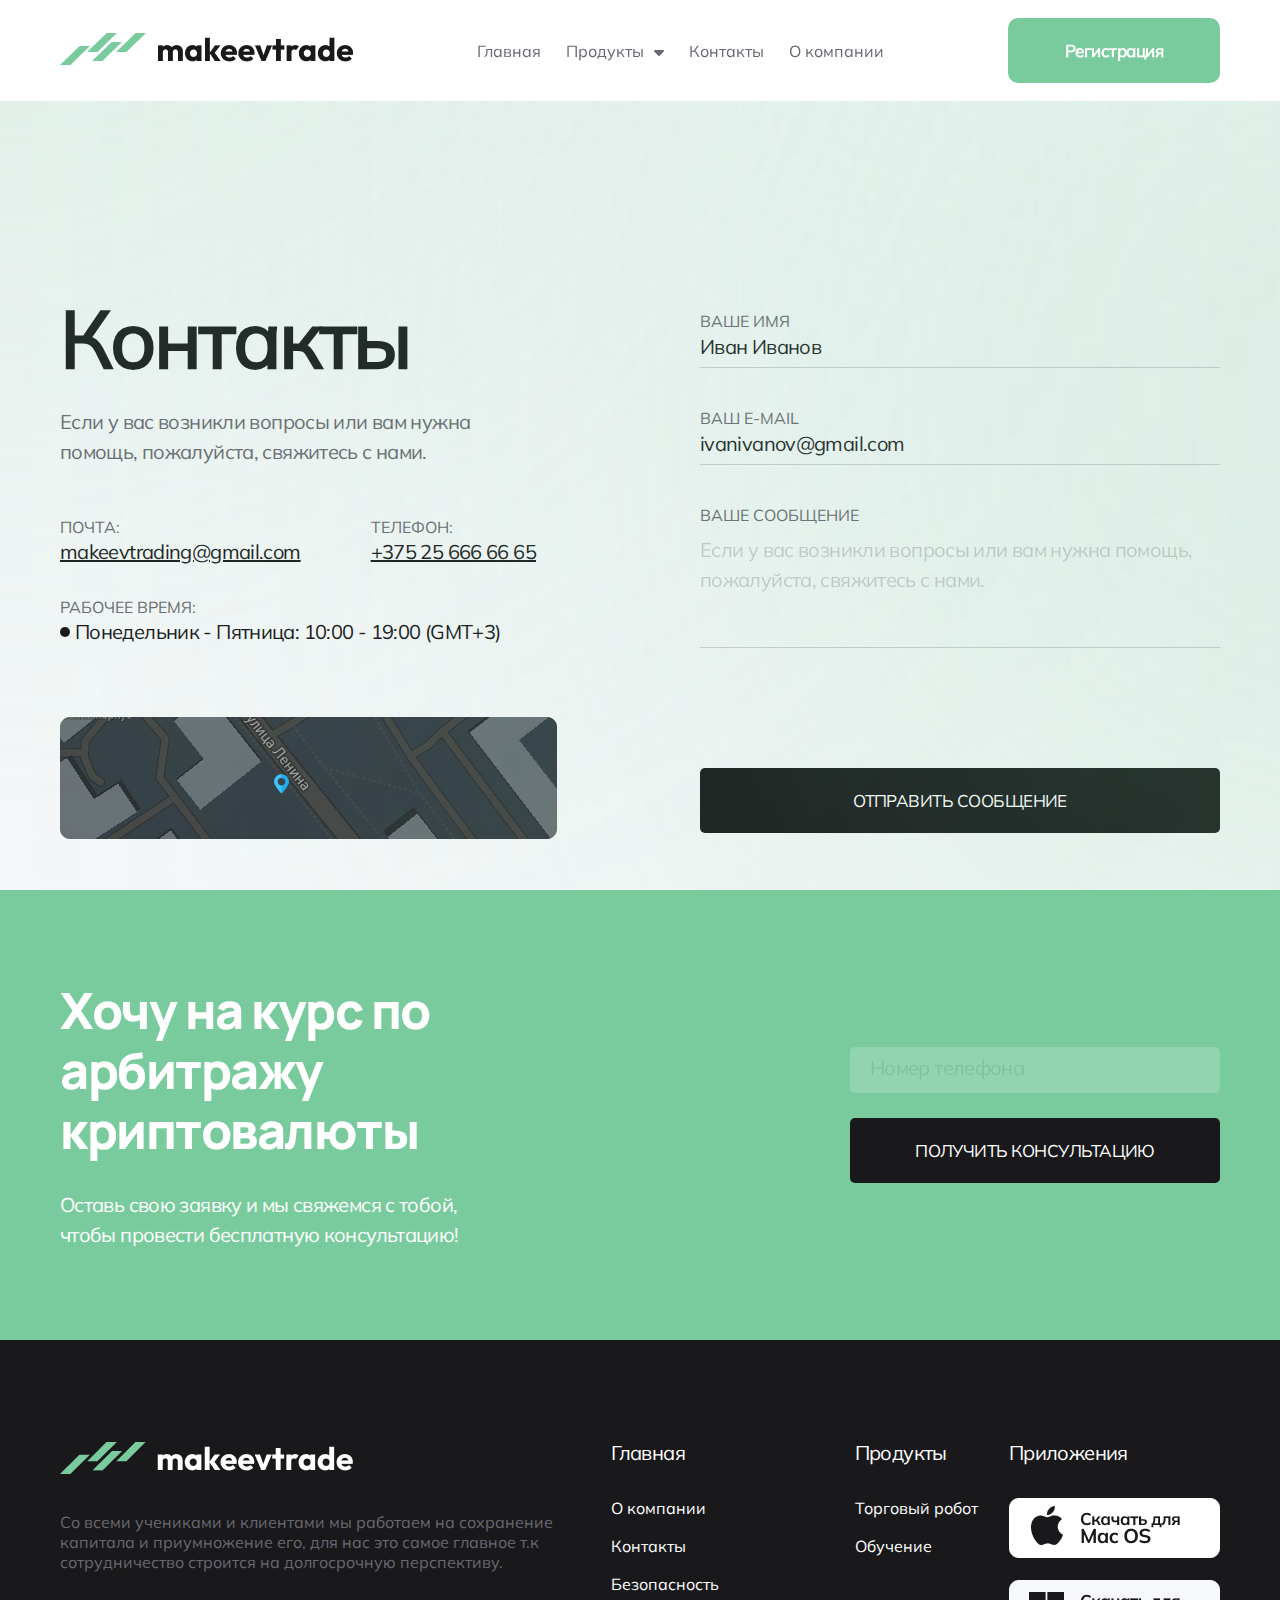
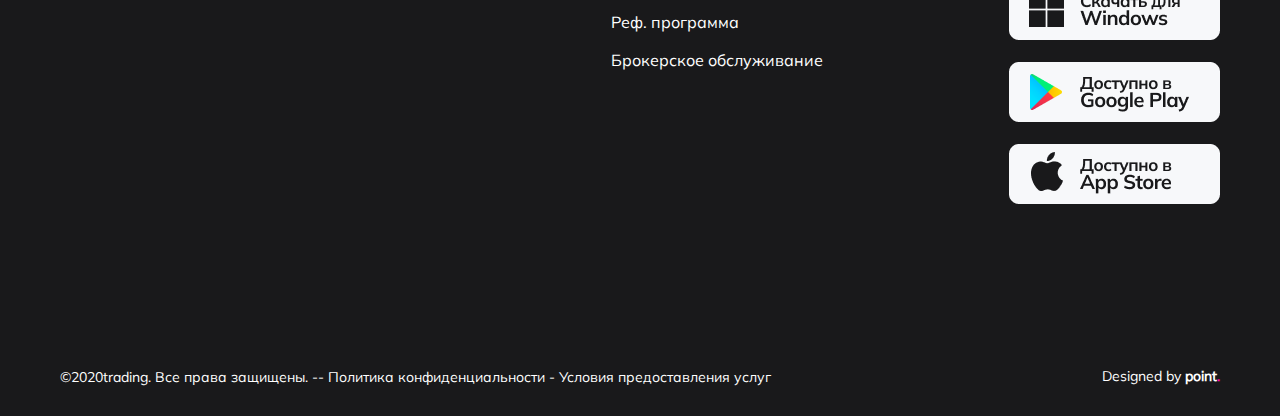
==== contacts.html @ 3b8b67c2 "first commit" ====
<!DOCTYPE html>
<html lang="en">
<head>
    <meta charset="UTF-8">
    <meta http-equiv="X-UA-Compatible" content="IE=edge">
    <meta name="viewport" content="width=device-width, initial-scale=1.0">
    <title>Makeev Trade</title>
 
    <link rel="stylesheet" href="style/all.min.css">
    <link rel="stylesheet" href="style/main.css">
    <link rel="stylesheet" href="style/media.css">
</head>
<body>
    <header>
        <nav class="nav">
            <div class="container">
                <div class="header__nav">
                    <a href="#" class="header__logo"><img src="images/logo.png" alt="Logo"></a>
                    <ul class="header__nav-lists">
                        <li class="header__nav-list">
                            <a href="#" class="header__nav-link">Главная</a>
                        </li>
                        <li class="header__nav-list">
                            <a href="#" class="header__nav-link">Продукты <i class="fa-solid fa-sort-down arrow_down"></i></a>
                            <ul class="header__nav-sublists">
                                <li class="header__nav-sublist">
                                    <a href="" class="header__nav-sublink">Торговый робот</a>
                                </li>
                                <li class="header__nav-sublist">
                                    <a href="" class="header__nav-sublink">Обучение</a>
                                </li>
                            </ul>
                        </li>
                        <li class="header__nav-list">
                            <a href="#" class="header__nav-link">Контакты</a>
                        </li>
                        <li class="header__nav-list">
                            <a href="#" class="header__nav-link">О компании</a>
                        </li>
                    </ul>
                    <a href="#" class="header__nav-btn">Регистрация</a>
                </div>
            </div>
        </nav>
        <div class="header__content">
            <div class="container">
                <div class="header__content-info">
                    <div class="header__content-left">
                        <h1 class="header__content-title trading__content-title" >Контакты</h1>
                        <p class="header__content-desc">Если у вас возникли вопросы или вам нужна помощь, пожалуйста, свяжитесь с нами.</p>
                       <div class="contact__forms">
                        <ul class="contact__forms-links">
                            <li>ПОЧТА:</li>
                            <li><a href="mailto:makeevtrading@gmail.com">makeevtrading@gmail.com</a></li>
                        </ul>
                        <ul class="contact__forms-links">
                            <li>ТЕЛЕФОН:</li>
                            <li><a href="tel: +375 25 666 66 65">+375 25 666 66 65</a></li>
                        </ul>
                        <ul class="contact__forms-links">
                            <li>РАБОЧЕЕ ВРЕМЯ:</li>
                            <li>Понедельник - Пятница: 10:00 - 19:00 (GMT+3)</li>
                        </ul>
                       </div>
                       <img src="images/contacts_map.png" alt="">

                    </div>
                    <div class="trading__content-right contacts__content-right">
   
                      <form action="" class="input__form">
                        <div class="name__input">
                            <label for="name">ВАШЕ ИМЯ</label>
                            <input type="text" id="name" placeholder="Иван Иванов">
                        </div>
                        <div class="name__input">
                            <label for="email">ВАШ E-MAIL</label>
                            <input type="text" id="email" placeholder="ivanivanov@gmail.com">
                        </div>
                        <div class="name__input">
                            <label for="text">Ваше сообщение</label>
                            <textarea  id="text" placeholder="Если у вас возникли вопросы или вам нужна помощь, пожалуйста, свяжитесь с нами."></textarea>
                        </div>
                        
                            <a href="#" class="main__courses-btn input_btn">Отправить сообщение</a>
                     
                      </form>
                    </div>
                </div>
            </div>
        </div>
    </header>
    <main>
        <div class="main__courses">
            <div class="container">
                <div class="main__courses-info">
                    <div class="main__courses-left">
                        <h2 class="main__courses-title">Хочу на курс 
                            по арбитражу криптовалюты </h2>
                        <p class="main__courses-desc">Оставь свою заявку и мы свяжемся с тобой, чтобы провести бесплатную консультацию!
                        </p>
                    </div>
                    <div class="main__courses-right">
                        <form action="" class="form">
                            <input type="text" placeholder="Номер телефона">
                            <a href="#" class="main__courses-btn">Получить консультацию</a>
                        </form>
                    </div>
                </div>
                
            </div>
        </div>
    </main>
    <footer>
        <div class="footer__content">
            <div class="container">
                <div class="footer__content-info">
                    <ul class="footer__logo-lists">
                        <li class="footer__logo">
                            <a href="#">
                                <img src="images/footer_logo.png" alt="">
                            </a>
                        </li>
                        <li class="footer_desc">Со всеми учениками и клиентами мы работаем на сохранение капитала и приумножение его, для нас это самое главное т.к сотрудничество строится на долгосрочную перспективу.</li>
                    </ul>
                    <ul class="footer__content-lists">
                        <li class="footer__content-list">
                            Главная
                        </li>
                        <li class="footer__content-list">
                            <a href="#" class="footer__content-link">О компании</a>
                        </li>
                        <li class="footer__content-list">
                            <a href="#" class="footer__content-link">Контакты</a>
                        </li>
                        <li class="footer__content-list">
                            <a href="#" class="footer__content-link">Безопасность</a>
                        </li>
                        <li class="footer__content-list">
                            <a href="#" class="footer__content-link">Реф. программа</a>
                        </li>
                        <li class="footer__content-list">
                            <a href="#" class="footer__content-link">Брокерское
                                обслуживание</a>
                        </li>
                    </ul>
                    <ul class="footer__content-lists">
                        <li class="footer__content-list">
                            Продукты
                        </li>
                        <li class="footer__content-list">
                            <a href="" class="footer__content-link">Торговый робот</a>
                        </li>
                        <li class="footer__content-list">
                            <a href="" class="footer__content-link">Обучение</a>
                        </li>
                    </ul>
                    <ul class="footer__content-lists">
                        <li class="footer__content-list">
                            Приложения
                        </li>
                        <li class="footer__content-list">
                            <a href="" class="footer__content-link"><img src="images/footer_macos.png" alt=""></a>
                        </li>
                        <li class="footer__content-list">
                            <a href="" class="footer__content-link"><img src="images/footer-windows.png" alt=""></a>
                        </li>
                        <li class="footer__content-list">
                            <a href="" class="footer__content-link"><img src="images/footer_gogleplay.png" alt=""></a>
                        </li>
                        <li class="footer__content-list">
                            <a href="" class="footer__content-link"><img src="images/footer_appstore.png" alt=""></a>
                        </li>
                    </ul>
                </div>
                <div class="footer__policy">
                    <div class="footer__policy-info">
                        <span>©2020trading. Все права защищены.</span>
                        <span> --</span>
                        <a href="#">Политика конфиденциальности</a>
                        <span>-</span>
                        <a href="#">Условия предоставления услуг</a>
                    </div>
                   <div class="footer__policy-design">
                    <span>Designed by <b>point<span class="dot">.</span></b></span>
                   </div>
                </div>
            </div>
        </div>
    </footer>
</body>
</html>
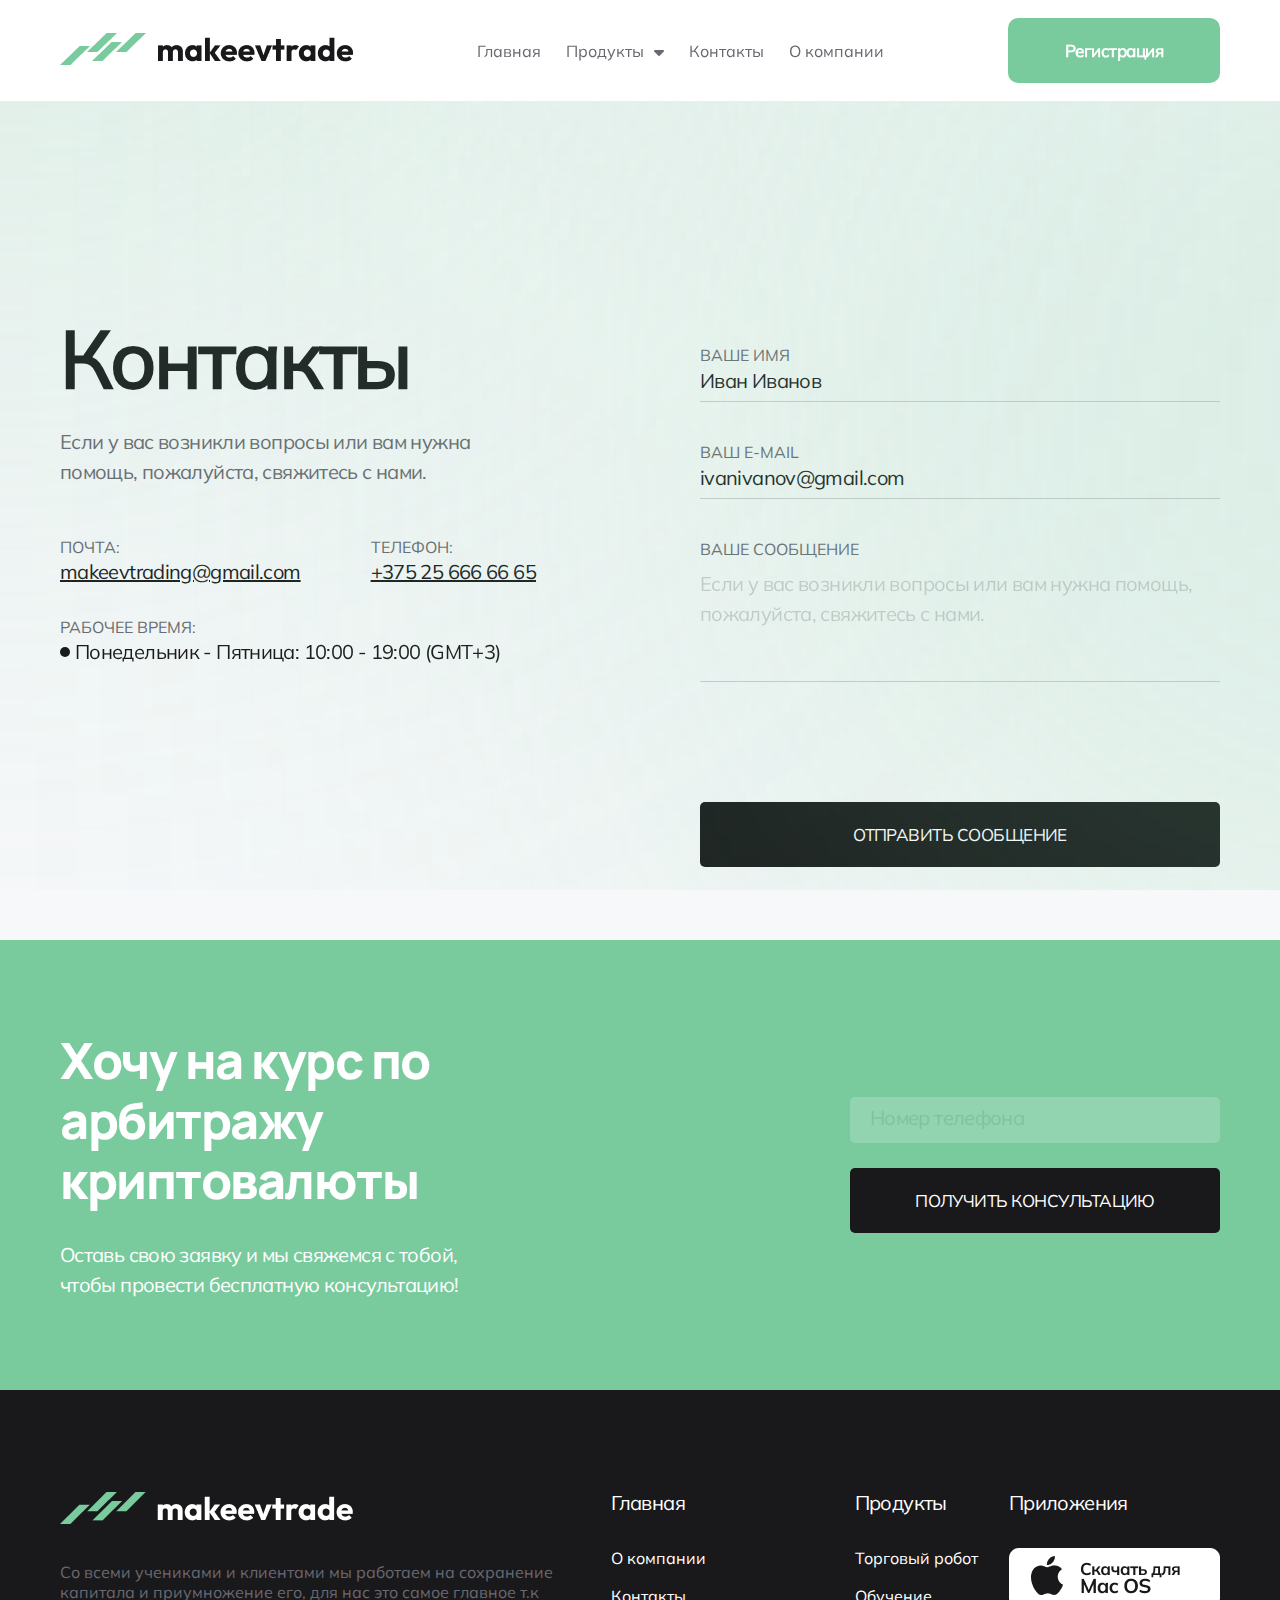
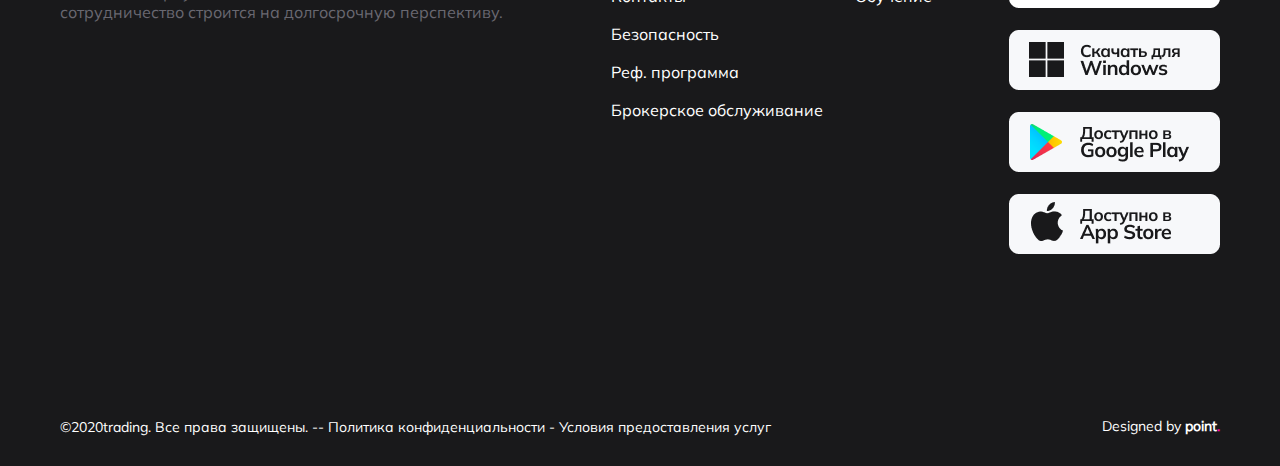
==== commit 3fd1be13: "third commit" ====
--- a/contacts.html
+++ b/contacts.html
@@ -15,30 +15,30 @@
         <nav class="nav">
             <div class="container">
                 <div class="header__nav">
-                    <a href="#" class="header__logo"><img src="images/logo.png" alt="Logo"></a>
+                    <a href="index.html" class="header__logo"><img src="images/logo.png" alt="Logo"></a>
                     <ul class="header__nav-lists">
                         <li class="header__nav-list">
-                            <a href="#" class="header__nav-link">Главная</a>
+                            <a href="index.html" class="header__nav-link">Главная</a>
                         </li>
                         <li class="header__nav-list">
                             <a href="#" class="header__nav-link">Продукты <i class="fa-solid fa-sort-down arrow_down"></i></a>
                             <ul class="header__nav-sublists">
                                 <li class="header__nav-sublist">
-                                    <a href="" class="header__nav-sublink">Торговый робот</a>
+                                    <a href="trading_robot.html" class="header__nav-sublink">Торговый робот</a>
                                 </li>
                                 <li class="header__nav-sublist">
-                                    <a href="" class="header__nav-sublink">Обучение</a>
+                                    <a href="education.html" class="header__nav-sublink">Обучение</a>
                                 </li>
                             </ul>
                         </li>
                         <li class="header__nav-list">
-                            <a href="#" class="header__nav-link">Контакты</a>
-                        </li>
-                        <li class="header__nav-list">
-                            <a href="#" class="header__nav-link">О компании</a>
-                        </li>
-                    </ul>
-                    <a href="#" class="header__nav-btn">Регистрация</a>
+                            <a href="contacts.html" class="header__nav-link">Контакты</a>
+                        </li>
+                        <li class="header__nav-list">
+                            <a href="about.html" class="header__nav-link">О компании</a>
+                        </li>
+                    </ul>
+                    <a href="#" class="header__nav-btn popUp__btn">Регистрация</a>
                 </div>
             </div>
         </nav>
@@ -62,7 +62,9 @@
                             <li>Понедельник - Пятница: 10:00 - 19:00 (GMT+3)</li>
                         </ul>
                        </div>
-                       <img src="images/contacts_map.png" alt="">
+                       <div class="main__contacts-location">
+                        <iframe src="https://www.google.com/maps/embed?pb=!1m14!1m8!1m3!1d7988.65648888689!2d30.303485!3d59.962601!3m2!1i1024!2i768!4f13.1!3m3!1m2!1s0x4696314593ef2899%3A0x536c690a56d4f15c!2z0YPQuy4g0JvQtdC90LjQvdCwLCDQodCw0L3QutGCLdCf0LXRgtC10YDQsdGD0YDQsywg0KDQvtGB0YHQuNGP!5e0!3m2!1sru!2sus!4v1661932128235!5m2!1sru!2sus" width="400" height="300" style="border:0;" allowfullscreen="" loading="lazy" referrerpolicy="no-referrer-when-downgrade"></iframe>
+                       </div>
 
                     </div>
                     <div class="trading__content-right contacts__content-right">
@@ -90,7 +92,7 @@
         </div>
     </header>
     <main>
-        <div class="main__courses">
+        <div class="main__courses contact__info">
             <div class="container">
                 <div class="main__courses-info">
                     <div class="main__courses-left">
@@ -116,7 +118,7 @@
                 <div class="footer__content-info">
                     <ul class="footer__logo-lists">
                         <li class="footer__logo">
-                            <a href="#">
+                            <a href="#" >
                                 <img src="images/footer_logo.png" alt="">
                             </a>
                         </li>
@@ -127,10 +129,10 @@
                             Главная
                         </li>
                         <li class="footer__content-list">
-                            <a href="#" class="footer__content-link">О компании</a>
-                        </li>
-                        <li class="footer__content-list">
-                            <a href="#" class="footer__content-link">Контакты</a>
+                            <a href="about.html" class="footer__content-link">О компании</a>
+                        </li>
+                        <li class="footer__content-list">
+                            <a href="contacts.html" class="footer__content-link">Контакты</a>
                         </li>
                         <li class="footer__content-list">
                             <a href="#" class="footer__content-link">Безопасность</a>
@@ -148,10 +150,10 @@
                             Продукты
                         </li>
                         <li class="footer__content-list">
-                            <a href="" class="footer__content-link">Торговый робот</a>
-                        </li>
-                        <li class="footer__content-list">
-                            <a href="" class="footer__content-link">Обучение</a>
+                            <a href="trading_robot.html" class="footer__content-link">Торговый робот</a>
+                        </li>
+                        <li class="footer__content-list">
+                            <a href="education.html" class="footer__content-link">Обучение</a>
                         </li>
                     </ul>
                     <ul class="footer__content-lists">
@@ -187,5 +189,30 @@
             </div>
         </div>
     </footer>
+    <div class="popUp__window">
+    </div>
+    <div class="popUp__content">
+        <div class="popUp_congrats">
+            <img src="images/congrats.png" alt="">
+            <h3 class="congrats_title">Заявка отправлена!</h3>
+            <p class="congrats_desc">Наши сотрудники в скором 
+                времени свяжутся с вами!</p>
+        </div>
+        <div class="popUp_content-form">
+            <img src="images/popup__logo.png" alt="">
+            <form action="" class="popUp__form">
+                <div class="popUp_input">
+                    <label for="name">Имя</label>
+                    <input type="text" id="name" placeholder="Введите Ваше имя">
+                </div>
+                <div class="popUp_input">
+                    <label for="number">Номер телефона</label>
+                    <input type="text" id="number" placeholder="Введите номер телефона">
+                </div>
+            </form>
+        </div>
+        <a href="#" class="popUp_send-btn">Отправить заявку</a>
+    </div>
+    <script src="scripts/main.js"></script>
 </body>
 </html>--- a/style/main.css
+++ b/style/main.css
@@ -9,8 +9,126 @@
 }
 body{
     background: #F7F8FA;
-}
-
+    position: relative;
+}
+body.lock{
+    overflow: hidden;
+}
+
+.popUp_congrats{
+    flex-direction: column;
+    justify-content: center;
+    align-items: center;
+    display: none;
+}
+.congrats_title{
+    font-weight: 700;
+    font-size: 20px;
+    line-height: 30px;
+    text-align: center;
+    letter-spacing: -0.625263px;
+    color: #19191B;
+    margin-top: 30px;
+    margin-bottom: 10px;
+}
+.congrats_desc{
+    font-weight: 500;
+    font-size: 16px;
+    line-height: 20px;
+    text-align: center;
+    color: #696871;
+    max-width: 290px;
+}
+.popUp_content-form{
+    width: 100%;
+    text-align: center;
+}
+
+.popUp__window{
+    position: absolute;
+    top: 0;
+    display: flex;
+    justify-content: center;
+    align-items: center;
+    background: #0000009e;
+    opacity: 0;
+    z-index: -1;
+    width: 100%;
+    height: 100%;
+}
+.popUp__content{
+    background: #F7F8FA;
+    border-radius: 20px;
+    padding: 70px 85px 90px 85px;
+    width: 600px;
+    display: flex;
+    flex-direction: column;
+    justify-content: center;
+    align-items: center;
+   position: absolute;
+   top: 0;
+   left: 0;
+   right: 0;
+   margin: auto;
+   z-index: -1;
+   opacity: 0;
+}
+.popUp__content.active{
+    z-index: 999;
+    opacity: 1;
+}
+.popUp__window.active{
+    z-index: 999;
+    opacity: 1;
+}
+.popUp_input{
+    display: flex;
+    flex-direction: column;
+    align-items: flex-start;
+    justify-content: center;
+    margin-bottom: 20px;
+}
+.popUp__form{
+    width: 100%;
+    margin-top: 30px;
+}
+.popUp_input input{
+    width: 100%;
+    background: #FFFFFF;
+    border-radius: 10px;
+    padding: 15px;
+    padding-left: 20px;
+    border: none;
+    outline: none;
+}
+.popUp_input input::placeholder{
+    font-weight: 500;
+    font-size: 14px;
+    line-height: 18px;
+    color: #696871;
+}
+.popUp_input label{
+    font-weight: 700;
+    font-size: 18px;
+    line-height: 23px;
+    margin-bottom: 20px;
+    color: #19191B;
+}
+.popUp_send-btn{
+    font-weight: 700;
+    font-size: 17px;
+    line-height: 21px;
+    text-align: center;
+    letter-spacing: -0.531474px;
+    background: #79CB9D;
+    border-radius: 10px;
+    color: #FFFFFF;
+    padding: 20px 0;
+    width: 100%;
+    display: flex;
+    justify-content: center;
+    margin-top: 50px;
+}
 .container {
     max-width: 1190px;
     width: 100%;
@@ -128,7 +246,7 @@
     display: flex;
     align-items: center;
     justify-content: space-between;
-    padding-top: 115px;
+    padding-top: 135px;
 }
 
 .header__content-title {
@@ -298,6 +416,16 @@
     row-gap: 30px;
     margin-bottom: 70px;
 }
+.main__contacts-location{
+    max-width: 500px;
+}
+.main__contacts-location iframe{
+    width: 100%;
+    height: 100%;
+}
+.contact__info{
+    margin-top: 50px;
+}
 .input__form{
     display: flex;
     flex-direction: column;
@@ -355,6 +483,17 @@
 .contacts__content-right{
     padding-top: 185px;
 }
+.education__content-desc{
+    width: 560px;
+}
+.arbitration__content-right{
+    padding-top: 168px;
+}
+.arbitration__content-right img{
+    object-fit: cover;
+    height: 470px;
+}
+
 /*main*/
 
 .main__content {
@@ -772,7 +911,6 @@
 }
 .plan__info-card:hover{
     background: #79CB9D;
-    box-shadow: 0px 32px 34px rgba(255, 112, 59, 0.317827);
     transform: scale(1.1);
 }
 .plan__info-card:hover p{
@@ -799,13 +937,15 @@
     padding: 175px 0;
     background: #F7F8FA;
 }
-.slider__dots .swiper-pagination-bullet{
+.slider__dots .swiper-pagination-bullet,
+.reviews__dots .swiper-pagination-bullet{
     height: 15px ;
     width:  15px;
     background: #DDE0E4;   
     transition: .5s;
 }
-.slider__dots .swiper-pagination-bullet-active{
+.slider__dots .swiper-pagination-bullet-active,
+.reviews__dots .swiper-pagination-bullet-active{
     background: #79CB9D;
     width: 42px;  
     border-radius: 50px;
@@ -846,6 +986,232 @@
     bottom: -50px;
     right: 0;
 }
+.education__setting-card:nth-of-type(1){
+    padding: 35px 50px 30px 45px;
+}
+.about__content-left{
+    padding-top: 60px;
+}
+.main__education-desc{
+    width: 520px;
+}
+.main__education-right{
+    padding-top: 0;
+}
+.main__gallery{
+    display: flex;
+    flex-wrap: wrap;
+    justify-content: center;
+    align-items: center;
+    max-width: 1440px;
+    width: 100%;
+    margin: auto;
+}
+.main__teachers-card{
+    max-width: 280px;
+    width: 100%;
+    display: flex;
+    flex-direction: column;
+    align-items: flex-start;
+    justify-content: space-between;
+}
+.main__teachers-image{
+    width: 280px;
+    height: 280px;
+    object-fit: cover;
+    background: #D9D9D9;
+    margin-bottom: 20px;
+}
+.main__teachers-card h3{
+    font-weight: 700;
+    font-size: 24px;
+    line-height: 22px;
+    color: #19191B;
+}
+.main__teachers-card p{
+    font-size: 16px;
+    line-height: 20px;
+    color: #696871;
+    margin-top: 10px;
+}
+.main__teachers-cards{
+    display: flex;
+    flex-wrap: wrap;
+    align-items: center;
+    justify-content: space-between;
+}
+.main__teachers{
+    padding: 160px 0;
+}
+.arbitration__content-title{
+    width: 610px;   
+   }
+.arbitration__content-desc{
+    width: 610px;
+}
+.arbitration__content{
+    padding-top:190px;
+    padding-bottom: 160px;
+}
+.arbitration__content-image{
+    margin-top: -80px;
+}
+.arbitration__content-card{
+    background: #FFFFFF;
+    border-radius: 10px;
+    padding: 35px 28px;
+}
+
+
+.arbitration__content-card:nth-of-type(3){
+    padding: 25px;
+}
+.arbitration__card-title{
+    font-weight: 700;
+    font-size: 24px;
+    line-height: 93.5%;
+    color: #1D293F;
+    margin-bottom: 20px;
+}
+.arbitration__card-desc{
+    font-size: 16px;
+    line-height: 20px;
+    color: #696871;
+}
+.arbitration__content-cards{
+    display: flex;
+    justify-content: space-between;
+    align-items: center;
+    gap: 25px;
+    margin-top: 80px;
+}
+.arbitration_info-title{
+    width: 460px;
+}
+.arbitration_info-list:nth-of-type(1)::before{
+    content: url(../images/student.png);
+}
+.arbitration_info-list:nth-of-type(2)::before{
+    content: url(../images/bag.png);
+}
+.arbitration_info-list:nth-of-type(3)::before{
+    content: url(../images/star.png);
+}
+.arbitration_info-list:nth-of-type(4)::before{
+    content: url(../images/search.png);
+    margin-right: 30px;
+}
+.arbitration__result-lists{
+    display: flex;
+    justify-content: space-between;
+    align-items: center;
+    flex-wrap: wrap;
+    row-gap: 30px;
+    margin-top: 50px;
+}
+.arbitration__result-list{
+    display: flex;
+    justify-content: flex-start;
+    align-items: center;
+}
+.arbitration__result-num{
+    font-weight: 700;
+font-size: 27px;
+line-height: 34px;
+background: #FFFFFF;
+border-radius: 50%;
+color: #19191B;
+padding: 16px 25px;
+margin-right: 30px;
+}
+.arbitration__result-desc{
+    font-size: 16px;
+line-height: 20px;
+color: #696871;
+max-width: 250px;
+}
+.arbitration__result{
+    padding-top: 30px;
+    padding-bottom: 80px;
+}
+.main__questions{
+    padding: 160px 0;
+}
+/*accrodion*/
+.main__questions-accrodion{
+ margin-top: 50px;   
+}
+.questions__accordion{
+    position: relative;
+}
+.accordion {
+    background: #FFFFFF;
+    font-weight: 700;
+    font-size: 24px;
+    line-height: 93.5%;
+    display: flex;
+    align-items: center;
+    justify-content: space-between;
+    color: #19191B;
+    cursor: pointer;
+    padding: 18px 24px;
+    width: 100%;
+    text-align: left;
+    border: none;
+    outline: none;
+    transition: 0.5s;
+    border-radius: 8px;
+    margin-top: 15px;
+  }
+  
+  .accordion:hover {
+    background-color: #ccc;
+  }
+  .accordion.active{
+    border-radius: 8px 8px 0 0;
+    transition: .5s;
+  }
+
+.panel {
+    padding: 0 18px;
+    background-color: white;
+    max-height: 0;
+    overflow: hidden;
+    transition: max-height 0.2s ease-out;
+    border-radius: 0 0 8px 8px;
+  }
+.panel p{
+    padding: 18px 24px;
+    font-size: 16px;
+line-height: 20px;
+color: #696871;
+} 
+.accordion_arrow{
+    transition: .5s;
+    font-size: 15px;
+}
+.accordion.active .accordion_arrow{
+    transform: rotate(90deg);
+  }
+.plan__courses{
+    display: flex;
+    justify-content: space-between;
+    align-items: flex-end;
+}
+.courses__info{
+    font-weight: 500;
+    font-size: 18px;
+    line-height: 30px;
+    text-decoration-line: underline;
+    color: #19191B;
+}
+.trading__content-img{
+    object-fit: contain !important;
+}
+.arbitration__content-cards .trading__content-card{
+    padding: 35px 28px;   
+}
+
 /*footer*/
 .footer__content{
     background: #19191B;
